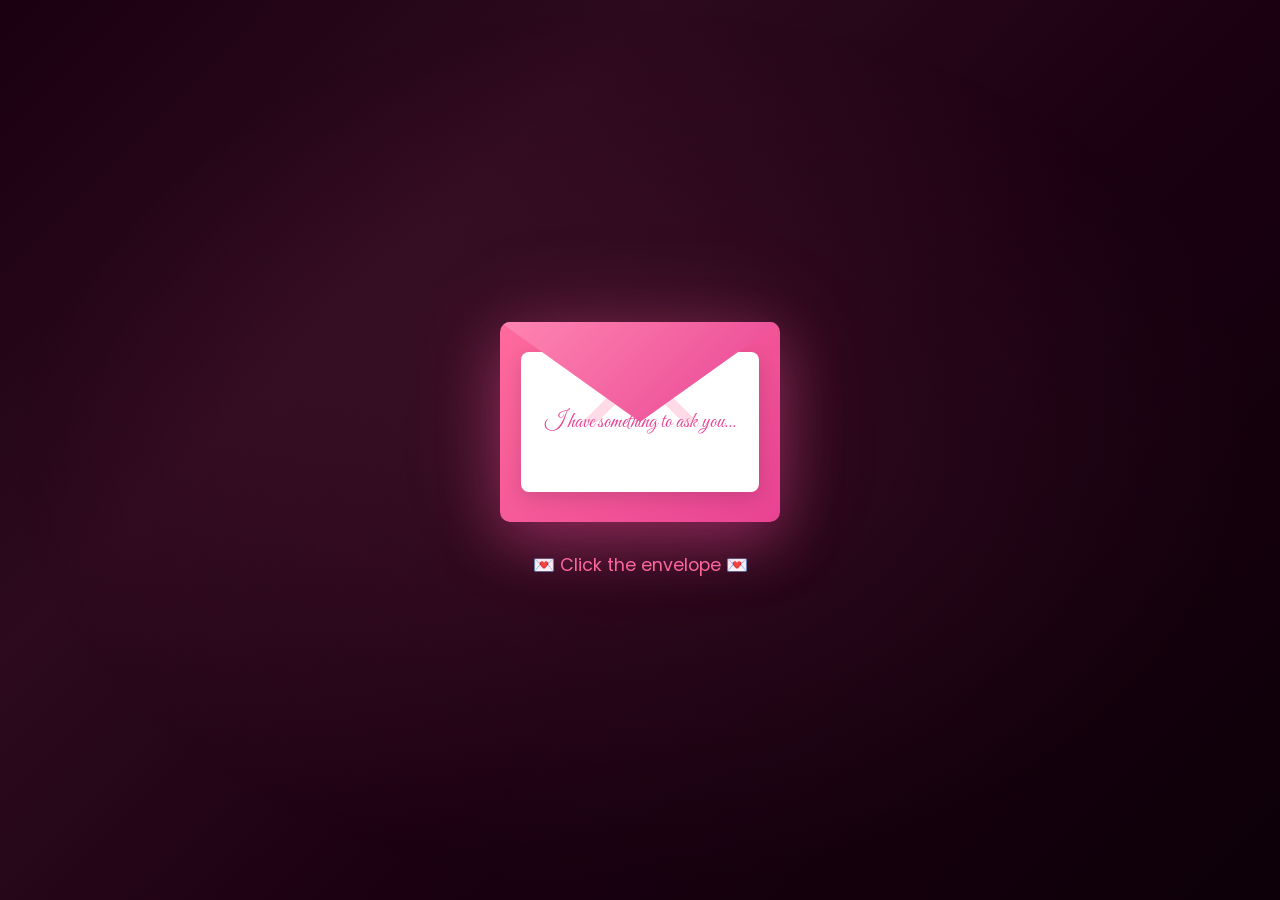
==== index.html @ 52d007e6 "Add files via upload" ====
<!DOCTYPE html>
<html lang="en">
<head>
    <meta charset="UTF-8">
    <meta name="viewport" content="width=device-width, initial-scale=1.0">
    <title>💕 Will You Be My Valentine? 💕</title>
    <link rel="preconnect" href="https://fonts.googleapis.com">
    <link rel="preconnect" href="https://fonts.gstatic.com" crossorigin>
    <link href="https://fonts.googleapis.com/css2?family=Great+Vibes&family=Poppins:wght@300;400;600;700&display=swap" rel="stylesheet">
    <link rel="stylesheet" href="style.css">
</head>
<body>
    <!-- Floating Hearts Background -->
    <div class="hearts-bg" id="heartsBg"></div>

    <!-- Rose Petals -->
    <div class="petals-container" id="petalsContainer"></div>

    <!-- ===== SECTION 1: INTRO / LANDING ===== -->
    <section class="section intro-section" id="introSection">
        <div class="envelope-wrapper" id="envelopeWrapper">
            <div class="envelope" id="envelope">
                <div class="envelope-flap"></div>
                <div class="envelope-body">
                    <div class="letter">
                        <p class="letter-text">I have something to ask you...</p>
                    </div>
                </div>
            </div>
            <p class="tap-hint">💌 Click the envelope 💌</p>
        </div>
    </section>

    <!-- ===== SECTION 2: PHOTO GALLERY ===== -->
    <section class="section gallery-section hidden" id="gallerySection">
        <h2 class="section-title script-font">Our Beautiful Moments</h2>
        <p class="section-subtitle">Every moment with you is a treasure 💖</p>

        <div class="gallery-carousel">
            <button class="carousel-btn prev-btn" id="prevBtn">&#10094;</button>
            <div class="carousel-track-container">
                <div class="carousel-track" id="carouselTrack">
                    <!-- Images will be loaded here -->
                    <div class="carousel-slide">
                        <img src="images/photo1.jpeg" alt="Our moment 1">
                        <div class="slide-caption">💕</div>
                    </div>
                    <div class="carousel-slide">
                        <img src="images/photo2.jpeg" alt="Our moment 2">
                        <div class="slide-caption">💕</div>
                    </div>
                    <div class="carousel-slide">
                        <img src="images/photo3.jpeg" alt="Our moment 3">
                        <div class="slide-caption">💕</div>
                    </div>
                    <div class="carousel-slide">
                        <img src="images/photo4.jpeg" alt="Our moment 4">
                        <div class="slide-caption">💕</div>
                    </div>
                    <div class="carousel-slide">
                        <img src="images/photo5.jpeg" alt="Our moment 5">
                        <div class="slide-caption">💕</div>
                    </div>
                    <div class="carousel-slide">
                        <img src="images/photo6.jpeg" alt="Our moment 6">
                        <div class="slide-caption">💕</div>
                    </div>
                    <div class="carousel-slide">
                        <img src="images/photo7.jpeg" alt="Our moment 7">
                        <div class="slide-caption">💕</div>
                    </div>
                    <div class="carousel-slide">
                        <img src="images/photo8.jpeg" alt="Our moment 8">
                        <div class="slide-caption">💕</div>
                    </div>
                    <div class="carousel-slide">
                        <img src="images/photo9.jpeg" alt="Our moment 9">
                        <div class="slide-caption">💕</div>
                    </div>
                    <div class="carousel-slide">
                        <img src="images/photo10.jpeg" alt="Our moment 10">
                        <div class="slide-caption">💕</div>
                    </div>
                </div>
            </div>
            <button class="carousel-btn next-btn" id="nextBtn">&#10095;</button>
        </div>

        <div class="carousel-dots" id="carouselDots"></div>

        <button class="continue-btn pulse-btn" id="continueToQuestion">
            Continue to the big question 💝
        </button>
    </section>

    <!-- ===== SECTION 3: THE BIG QUESTION ===== -->
    <section class="section question-section hidden" id="questionSection">
        <div class="question-container">
            <div class="heart-icon-big">❤️</div>
            <h1 class="question-title script-font">Will You Be My Valentine at Feb 14?</h1>
            <p class="question-subtitle">You make my heart skip a beat every single day 💓</p>

            <div class="buttons-container" id="buttonsContainer">
                <button class="btn btn-yes" id="yesBtn">
                    Yes! 💖
                </button>
                <button class="btn btn-no" id="noBtn">
                    No 💔
                </button>
            </div>

            <p class="dodge-message hidden" id="dodgeMessage">Hehe, you can't say no! 😏💕</p>
        </div>
    </section>

    <!-- ===== SECTION 4: CELEBRATION (after Yes) ===== -->
    <section class="section celebration-section hidden" id="celebrationSection">
        <div class="celebration-content">
            <div class="fireworks" id="fireworks"></div>
            <h1 class="celebration-title script-font">Yay! 🎉💕</h1>
            <h2 class="celebration-subtitle">I knew you'd say yes!</h2>
            <div class="celebration-heart">💖</div>
            <p class="celebration-message">
                You just made me the happiest person in the world!<br>
                Happy Valentine's Day, my love! 🌹✨
            </p>
            <div class="celebration-photos" id="celebrationPhotos">
                <!-- A montage of photos will appear here -->
            </div>
        </div>
        <canvas id="confettiCanvas"></canvas>
    </section>

    <script src="script.js"></script>
</body>
</html>
---- style.css ----
/* ============================================
   VALENTINE'S WEBSITE - PROFESSIONAL DESIGN
   ============================================ */

/* ---------- RESET & BASE ---------- */
*, *::before, *::after {
    margin: 0;
    padding: 0;
    box-sizing: border-box;
}

:root {
    --pink-light: #ffe0ec;
    --pink: #ff6b9d;
    --pink-dark: #e84393;
    --red: #e74c3c;
    --red-dark: #c0392b;
    --rose: #ff4757;
    --burgundy: #6c1d45;
    --gold: #f9ca24;
    --white: #ffffff;
    --cream: #fff5f7;
    --text-dark: #4a1942;
}

html {
    scroll-behavior: smooth;
}

body {
    font-family: 'Poppins', sans-serif;
    background: linear-gradient(135deg, #1a0011 0%, #2d0a1e 30%, #1a0011 60%, #0d0008 100%);
    color: var(--white);
    overflow-x: hidden;
    min-height: 100vh;
}

.script-font {
    font-family: 'Great Vibes', cursive;
}

.hidden {
    display: none !important;
}

/* ---------- FLOATING HEARTS BACKGROUND ---------- */
.hearts-bg {
    position: fixed;
    top: 0;
    left: 0;
    width: 100%;
    height: 100%;
    pointer-events: none;
    z-index: 0;
    overflow: hidden;
}

.floating-heart {
    position: absolute;
    bottom: -100px;
    animation: floatUp linear infinite;
    opacity: 0.15;
    font-size: 24px;
    filter: blur(0.5px);
}

@keyframes floatUp {
    0% {
        transform: translateY(0) rotate(0deg) scale(1);
        opacity: 0;
    }
    10% {
        opacity: 0.15;
    }
    90% {
        opacity: 0.15;
    }
    100% {
        transform: translateY(-110vh) rotate(720deg) scale(0.5);
        opacity: 0;
    }
}

/* ---------- ROSE PETALS ---------- */
.petals-container {
    position: fixed;
    top: 0;
    left: 0;
    width: 100%;
    height: 100%;
    pointer-events: none;
    z-index: 1;
    overflow: hidden;
}

.petal {
    position: absolute;
    top: -50px;
    width: 15px;
    height: 15px;
    background: radial-gradient(ellipse at center, #ff6b9d 0%, #e84393 50%, #c0392b 100%);
    border-radius: 50% 0 50% 50%;
    opacity: 0.4;
    animation: petalFall linear infinite;
    filter: blur(0.3px);
}

@keyframes petalFall {
    0% {
        transform: translateX(0) rotate(0deg);
        opacity: 0;
    }
    10% {
        opacity: 0.4;
    }
    100% {
        transform: translateX(100px) rotate(720deg) translateY(110vh);
        opacity: 0;
    }
}

/* ---------- SECTIONS ---------- */
.section {
    min-height: 100vh;
    display: flex;
    flex-direction: column;
    align-items: center;
    justify-content: center;
    position: relative;
    z-index: 10;
    padding: 40px 20px;
}

/* ---------- INTRO / ENVELOPE ---------- */
.intro-section {
    background: radial-gradient(ellipse at center, rgba(255, 107, 157, 0.1) 0%, transparent 70%);
}

.envelope-wrapper {
    text-align: center;
    cursor: pointer;
    transition: transform 0.3s ease;
}

.envelope-wrapper:hover {
    transform: scale(1.05);
}

.envelope {
    width: 280px;
    height: 200px;
    position: relative;
    margin: 0 auto 30px;
    perspective: 800px;
}

.envelope-body {
    width: 100%;
    height: 100%;
    background: linear-gradient(135deg, #ff6b9d, #e84393);
    border-radius: 10px;
    position: relative;
    box-shadow: 0 20px 60px rgba(232, 67, 147, 0.4),
                0 0 100px rgba(255, 107, 157, 0.2);
    overflow: hidden;
    display: flex;
    align-items: center;
    justify-content: center;
}

.envelope-body::before {
    content: '';
    position: absolute;
    top: 0;
    left: 0;
    right: 0;
    height: 50%;
    background: linear-gradient(135deg, transparent 48%, #ff85b1 48%, #ff85b1 52%, transparent 52%),
                linear-gradient(-135deg, transparent 48%, #ff85b1 48%, #ff85b1 52%, transparent 52%);
    opacity: 0.3;
}

.envelope-flap {
    position: absolute;
    top: 0;
    left: 0;
    width: 100%;
    height: 50%;
    background: linear-gradient(135deg, #ff85b1, #e84393);
    border-radius: 10px 10px 0 0;
    transform-origin: top center;
    transition: transform 0.8s ease;
    z-index: 2;
    clip-path: polygon(0 0, 50% 100%, 100% 0);
}

.envelope.opened .envelope-flap {
    transform: rotateX(180deg);
}

.letter {
    background: var(--white);
    width: 85%;
    height: 70%;
    border-radius: 8px;
    display: flex;
    align-items: center;
    justify-content: center;
    transition: transform 0.8s ease 0.3s;
    box-shadow: 0 5px 20px rgba(0, 0, 0, 0.15);
}

.envelope.opened .letter {
    transform: translateY(-80px);
}

.letter-text {
    font-family: 'Great Vibes', cursive;
    font-size: 1.3rem;
    color: var(--pink-dark);
    padding: 15px;
    text-align: center;
}

.tap-hint {
    font-size: 1.1rem;
    color: var(--pink);
    animation: pulse 2s ease-in-out infinite;
    margin-top: 20px;
}

@keyframes pulse {
    0%, 100% { opacity: 0.6; transform: scale(1); }
    50% { opacity: 1; transform: scale(1.05); }
}

/* ---------- GALLERY SECTION ---------- */
.gallery-section {
    background: radial-gradient(ellipse at center, rgba(255, 71, 87, 0.08) 0%, transparent 70%);
    padding: 60px 20px;
}

.section-title {
    font-size: 3.5rem;
    color: var(--pink);
    text-shadow: 0 0 30px rgba(255, 107, 157, 0.5);
    margin-bottom: 10px;
    animation: fadeInDown 1s ease;
}

.section-subtitle {
    font-size: 1.1rem;
    color: var(--pink-light);
    opacity: 0.8;
    margin-bottom: 40px;
    animation: fadeInUp 1s ease 0.3s both;
}

@keyframes fadeInDown {
    from { opacity: 0; transform: translateY(-30px); }
    to { opacity: 1; transform: translateY(0); }
}

@keyframes fadeInUp {
    from { opacity: 0; transform: translateY(30px); }
    to { opacity: 1; transform: translateY(0); }
}

/* Carousel */
.gallery-carousel {
    position: relative;
    width: 100%;
    max-width: 700px;
    margin: 0 auto;
    display: flex;
    align-items: center;
    gap: 15px;
}

.carousel-track-container {
    overflow: hidden;
    border-radius: 20px;
    flex: 1;
    box-shadow: 0 20px 60px rgba(0, 0, 0, 0.5),
                0 0 80px rgba(255, 107, 157, 0.15);
    border: 3px solid rgba(255, 107, 157, 0.3);
}

.carousel-track {
    display: flex;
    transition: transform 0.6s cubic-bezier(0.25, 0.46, 0.45, 0.94);
}

.carousel-slide {
    min-width: 100%;
    position: relative;
}

.carousel-slide img {
    width: 100%;
    height: 450px;
    object-fit: cover;
    display: block;
}

.slide-caption {
    position: absolute;
    bottom: 0;
    left: 0;
    right: 0;
    padding: 20px;
    background: linear-gradient(transparent, rgba(26, 0, 17, 0.8));
    font-family: 'Great Vibes', cursive;
    font-size: 1.5rem;
    text-align: center;
}

.carousel-btn {
    background: rgba(255, 107, 157, 0.2);
    border: 2px solid rgba(255, 107, 157, 0.4);
    color: var(--white);
    width: 50px;
    height: 50px;
    border-radius: 50%;
    font-size: 1.2rem;
    cursor: pointer;
    transition: all 0.3s ease;
    backdrop-filter: blur(10px);
    flex-shrink: 0;
}

.carousel-btn:hover {
    background: rgba(255, 107, 157, 0.5);
    transform: scale(1.1);
    box-shadow: 0 0 20px rgba(255, 107, 157, 0.4);
}

.carousel-dots {
    display: flex;
    justify-content: center;
    gap: 10px;
    margin-top: 25px;
}

.carousel-dot {
    width: 12px;
    height: 12px;
    border-radius: 50%;
    background: rgba(255, 107, 157, 0.3);
    border: 2px solid rgba(255, 107, 157, 0.5);
    cursor: pointer;
    transition: all 0.3s ease;
}

.carousel-dot.active {
    background: var(--pink);
    box-shadow: 0 0 15px rgba(255, 107, 157, 0.6);
    transform: scale(1.2);
}

.continue-btn {
    margin-top: 40px;
    padding: 18px 50px;
    font-size: 1.2rem;
    font-family: 'Poppins', sans-serif;
    font-weight: 600;
    background: linear-gradient(135deg, var(--pink), var(--pink-dark), var(--rose));
    color: var(--white);
    border: none;
    border-radius: 50px;
    cursor: pointer;
    transition: all 0.3s ease;
    box-shadow: 0 10px 40px rgba(232, 67, 147, 0.4);
    position: relative;
    overflow: hidden;
}

.continue-btn::before {
    content: '';
    position: absolute;
    top: -50%;
    left: -50%;
    width: 200%;
    height: 200%;
    background: linear-gradient(45deg, transparent, rgba(255, 255, 255, 0.1), transparent);
    transform: rotate(45deg);
    animation: shimmer 3s infinite;
}

@keyframes shimmer {
    0% { transform: translateX(-100%) rotate(45deg); }
    100% { transform: translateX(100%) rotate(45deg); }
}

.continue-btn:hover {
    transform: translateY(-3px) scale(1.05);
    box-shadow: 0 15px 50px rgba(232, 67, 147, 0.6);
}

.pulse-btn {
    animation: pulseBtn 2s ease-in-out infinite;
}

@keyframes pulseBtn {
    0%, 100% { box-shadow: 0 10px 40px rgba(232, 67, 147, 0.4); }
    50% { box-shadow: 0 10px 60px rgba(232, 67, 147, 0.7), 0 0 100px rgba(255, 107, 157, 0.3); }
}

/* ---------- QUESTION SECTION ---------- */
.question-section {
    background: radial-gradient(ellipse at center, rgba(232, 67, 147, 0.1) 0%, transparent 70%);
}

.question-container {
    text-align: center;
    max-width: 600px;
}

.heart-icon-big {
    font-size: 5rem;
    animation: heartbeat 1.2s ease-in-out infinite;
    margin-bottom: 20px;
}

@keyframes heartbeat {
    0%, 100% { transform: scale(1); }
    15% { transform: scale(1.15); }
    30% { transform: scale(1); }
    45% { transform: scale(1.1); }
}

.question-title {
    font-size: 4rem;
    color: var(--pink);
    text-shadow: 0 0 40px rgba(255, 107, 157, 0.6),
                 0 0 80px rgba(255, 107, 157, 0.3);
    margin-bottom: 15px;
    animation: fadeInDown 1s ease;
}

.question-subtitle {
    font-size: 1.2rem;
    color: var(--pink-light);
    opacity: 0.8;
    margin-bottom: 50px;
}

.buttons-container {
    display: flex;
    gap: 30px;
    justify-content: center;
    align-items: center;
    min-height: 120px;
    position: relative;
}

.btn {
    padding: 20px 55px;
    font-size: 1.4rem;
    font-family: 'Poppins', sans-serif;
    font-weight: 700;
    border: none;
    border-radius: 50px;
    cursor: pointer;
    transition: all 0.3s ease;
    position: relative;
    letter-spacing: 0.5px;
}

.btn-yes {
    background: linear-gradient(135deg, #ff6b9d, #e84393, #ff4757);
    color: var(--white);
    box-shadow: 0 10px 40px rgba(232, 67, 147, 0.5),
                0 0 60px rgba(255, 107, 157, 0.2);
    animation: pulseYes 2s ease-in-out infinite;
}

@keyframes pulseYes {
    0%, 100% { 
        transform: scale(1);
        box-shadow: 0 10px 40px rgba(232, 67, 147, 0.5);
    }
    50% { 
        transform: scale(1.05);
        box-shadow: 0 15px 60px rgba(232, 67, 147, 0.7), 0 0 100px rgba(255, 107, 157, 0.3);
    }
}

.btn-yes:hover {
    transform: scale(1.1);
    box-shadow: 0 15px 50px rgba(232, 67, 147, 0.7);
}

.btn-no {
    background: linear-gradient(135deg, #636e72, #2d3436);
    color: #b2bec3;
    box-shadow: 0 5px 20px rgba(0, 0, 0, 0.3);
    transition: all 0.15s ease;
    user-select: none;
}

.btn-no:hover {
    background: linear-gradient(135deg, #636e72, #2d3436);
}

.dodge-message {
    margin-top: 30px;
    font-size: 1.1rem;
    color: var(--pink);
    animation: fadeInUp 0.5s ease;
}

/* ---------- CELEBRATION SECTION ---------- */
.celebration-section {
    background: radial-gradient(ellipse at center, rgba(255, 107, 157, 0.15) 0%, transparent 70%);
    position: relative;
    overflow: hidden;
}

#confettiCanvas {
    position: fixed;
    top: 0;
    left: 0;
    width: 100%;
    height: 100%;
    pointer-events: none;
    z-index: 100;
}

.celebration-content {
    text-align: center;
    z-index: 10;
    position: relative;
}

.celebration-title {
    font-size: 5rem;
    color: var(--pink);
    text-shadow: 0 0 60px rgba(255, 107, 157, 0.8),
                 0 0 120px rgba(255, 107, 157, 0.4);
    animation: celebrateIn 1s ease;
    margin-bottom: 10px;
}

.celebration-subtitle {
    font-size: 1.8rem;
    color: var(--pink-light);
    font-weight: 300;
    margin-bottom: 20px;
    animation: fadeInUp 1s ease 0.3s both;
}

.celebration-heart {
    font-size: 4rem;
    animation: heartbeat 1s ease-in-out infinite;
    margin: 20px 0;
}

.celebration-message {
    font-size: 1.2rem;
    color: var(--pink-light);
    line-height: 2;
    max-width: 500px;
    margin: 0 auto 40px;
    animation: fadeInUp 1s ease 0.6s both;
}

@keyframes celebrateIn {
    0% { opacity: 0; transform: scale(0.3) rotate(-10deg); }
    50% { transform: scale(1.1) rotate(5deg); }
    100% { opacity: 1; transform: scale(1) rotate(0deg); }
}

/* Celebration Photo Montage */
.celebration-photos {
    display: grid;
    grid-template-columns: repeat(5, 1fr);
    gap: 10px;
    max-width: 800px;
    margin: 0 auto;
    animation: fadeInUp 1s ease 0.9s both;
}

.celebration-photos img {
    width: 100%;
    height: 130px;
    object-fit: cover;
    border-radius: 12px;
    border: 2px solid rgba(255, 107, 157, 0.4);
    box-shadow: 0 5px 20px rgba(0, 0, 0, 0.3);
    transition: transform 0.3s ease;
}

.celebration-photos img:hover {
    transform: scale(1.1) rotate(2deg);
    box-shadow: 0 10px 30px rgba(255, 107, 157, 0.4);
}

/* ---------- RESPONSIVE ---------- */
@media (max-width: 768px) {
    .section-title, .question-title {
        font-size: 2.8rem;
    }

    .celebration-title {
        font-size: 3.5rem;
    }

    .carousel-slide img {
        height: 300px;
    }

    .buttons-container {
        flex-direction: column;
        gap: 20px;
    }

    .btn {
        padding: 16px 45px;
        font-size: 1.2rem;
    }

    .celebration-photos {
        grid-template-columns: repeat(3, 1fr);
    }

    .envelope {
        width: 220px;
        height: 160px;
    }

    .letter-text {
        font-size: 1.1rem;
    }
}

@media (max-width: 480px) {
    .section-title, .question-title {
        font-size: 2.2rem;
    }

    .celebration-title {
        font-size: 2.8rem;
    }

    .carousel-slide img {
        height: 250px;
    }

    .celebration-photos {
        grid-template-columns: repeat(2, 1fr);
    }

    .carousel-btn {
        width: 40px;
        height: 40px;
        font-size: 1rem;
    }
}

/* ---------- SCROLLBAR ---------- */
::-webkit-scrollbar {
    width: 8px;
}

::-webkit-scrollbar-track {
    background: #1a0011;
}

::-webkit-scrollbar-thumb {
    background: var(--pink-dark);
    border-radius: 10px;
}

::-webkit-scrollbar-thumb:hover {
    background: var(--pink);
}
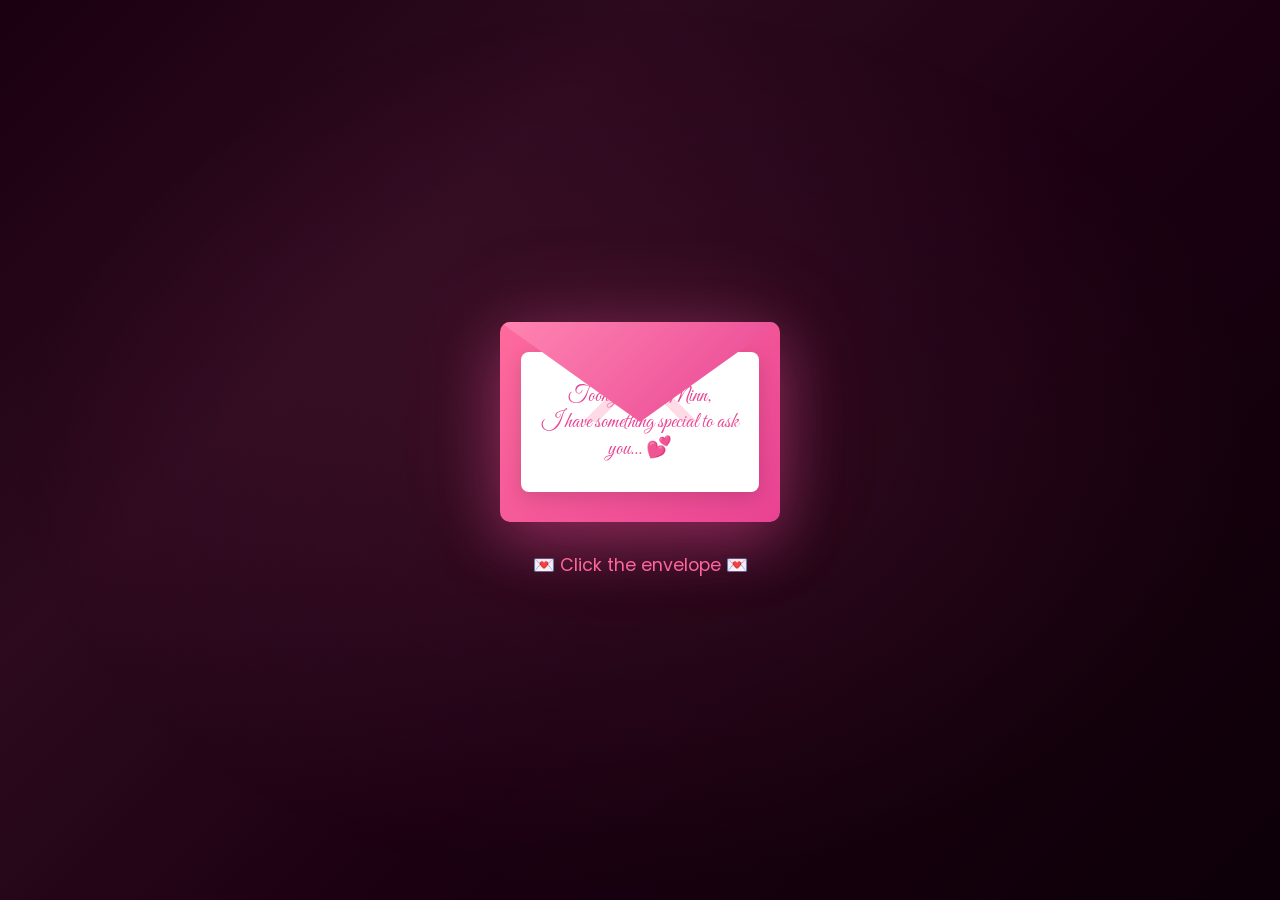
==== commit c33c5a85: "Add files via upload" ====
--- a/index.html
+++ b/index.html
@@ -23,7 +23,7 @@
                 <div class="envelope-flap"></div>
                 <div class="envelope-body">
                     <div class="letter">
-                        <p class="letter-text">I have something to ask you...</p>
+                        <p class="letter-text">Toong Sher Minn,<br>I have something special to ask you... 💕</p>
                     </div>
                 </div>
             </div>
@@ -31,62 +31,70 @@
         </div>
     </section>
 
-    <!-- ===== SECTION 2: PHOTO GALLERY ===== -->
+    <!-- ===== SECTION 2: FLOATING PHOTO GALLERY ===== -->
     <section class="section gallery-section hidden" id="gallerySection">
         <h2 class="section-title script-font">Our Beautiful Moments</h2>
         <p class="section-subtitle">Every moment with you is a treasure 💖</p>
 
-        <div class="gallery-carousel">
-            <button class="carousel-btn prev-btn" id="prevBtn">&#10094;</button>
-            <div class="carousel-track-container">
-                <div class="carousel-track" id="carouselTrack">
-                    <!-- Images will be loaded here -->
-                    <div class="carousel-slide">
-                        <img src="images/photo1.jpeg" alt="Our moment 1">
-                        <div class="slide-caption">💕</div>
-                    </div>
-                    <div class="carousel-slide">
-                        <img src="images/photo2.jpeg" alt="Our moment 2">
-                        <div class="slide-caption">💕</div>
-                    </div>
-                    <div class="carousel-slide">
-                        <img src="images/photo3.jpeg" alt="Our moment 3">
-                        <div class="slide-caption">💕</div>
-                    </div>
-                    <div class="carousel-slide">
-                        <img src="images/photo4.jpeg" alt="Our moment 4">
-                        <div class="slide-caption">💕</div>
-                    </div>
-                    <div class="carousel-slide">
-                        <img src="images/photo5.jpeg" alt="Our moment 5">
-                        <div class="slide-caption">💕</div>
-                    </div>
-                    <div class="carousel-slide">
-                        <img src="images/photo6.jpeg" alt="Our moment 6">
-                        <div class="slide-caption">💕</div>
-                    </div>
-                    <div class="carousel-slide">
-                        <img src="images/photo7.jpeg" alt="Our moment 7">
-                        <div class="slide-caption">💕</div>
-                    </div>
-                    <div class="carousel-slide">
-                        <img src="images/photo8.jpeg" alt="Our moment 8">
-                        <div class="slide-caption">💕</div>
-                    </div>
-                    <div class="carousel-slide">
-                        <img src="images/photo9.jpeg" alt="Our moment 9">
-                        <div class="slide-caption">💕</div>
-                    </div>
-                    <div class="carousel-slide">
-                        <img src="images/photo10.jpeg" alt="Our moment 10">
-                        <div class="slide-caption">💕</div>
-                    </div>
-                </div>
+        <!-- Floating photo bubbles -->
+        <div class="floating-photos-container" id="floatingPhotos">
+            <div class="photo-bubble" data-index="0">
+                <div class="bubble-glow"></div>
+                <img src="images/photo1.jpeg" alt="Our moment 1">
+                <div class="bubble-heart">💕</div>
             </div>
-            <button class="carousel-btn next-btn" id="nextBtn">&#10095;</button>
+            <div class="photo-bubble" data-index="1">
+                <div class="bubble-glow"></div>
+                <img src="images/photo2.jpeg" alt="Our moment 2">
+                <div class="bubble-heart">💖</div>
+            </div>
+            <div class="photo-bubble" data-index="2">
+                <div class="bubble-glow"></div>
+                <img src="images/photo3.jpeg" alt="Our moment 3">
+                <div class="bubble-heart">💗</div>
+            </div>
+            <div class="photo-bubble" data-index="3">
+                <div class="bubble-glow"></div>
+                <img src="images/photo4.jpeg" alt="Our moment 4">
+                <div class="bubble-heart">💓</div>
+            </div>
+            <div class="photo-bubble" data-index="4">
+                <div class="bubble-glow"></div>
+                <img src="images/photo5.jpeg" alt="Our moment 5">
+                <div class="bubble-heart">💘</div>
+            </div>
+            <div class="photo-bubble" data-index="5">
+                <div class="bubble-glow"></div>
+                <img src="images/photo6.jpeg" alt="Our moment 6">
+                <div class="bubble-heart">🌹</div>
+            </div>
+            <div class="photo-bubble" data-index="6">
+                <div class="bubble-glow"></div>
+                <img src="images/photo7.jpeg" alt="Our moment 7">
+                <div class="bubble-heart">💝</div>
+            </div>
+            <div class="photo-bubble" data-index="7">
+                <div class="bubble-glow"></div>
+                <img src="images/photo8.jpeg" alt="Our moment 8">
+                <div class="bubble-heart">❤️</div>
+            </div>
+            <div class="photo-bubble" data-index="8">
+                <div class="bubble-glow"></div>
+                <img src="images/photo9.jpeg" alt="Our moment 9">
+                <div class="bubble-heart">💕</div>
+            </div>
+            <div class="photo-bubble" data-index="9">
+                <div class="bubble-glow"></div>
+                <img src="images/photo10.jpeg" alt="Our moment 10">
+                <div class="bubble-heart">💖</div>
+            </div>
         </div>
 
-        <div class="carousel-dots" id="carouselDots"></div>
+        <!-- Enlarged photo viewer overlay -->
+        <div class="photo-viewer hidden" id="photoViewer">
+            <img id="viewerImage" src="" alt="Our moment">
+            <button class="viewer-close" id="viewerClose">✕</button>
+        </div>
 
         <button class="continue-btn pulse-btn" id="continueToQuestion">
             Continue to the big question 💝
@@ -118,11 +126,11 @@
         <div class="celebration-content">
             <div class="fireworks" id="fireworks"></div>
             <h1 class="celebration-title script-font">Yay! 🎉💕</h1>
-            <h2 class="celebration-subtitle">I knew you'd say yes!</h2>
+            <h2 class="celebration-subtitle">I knew you'd say yes, Toong Sher Minn!</h2>
             <div class="celebration-heart">💖</div>
             <p class="celebration-message">
                 You just made me the happiest person in the world!<br>
-                Happy Valentine's Day, my love! 🌹✨
+                Happy Valentine's Day 2026, my love! 🌹✨
             </p>
             <div class="celebration-photos" id="celebrationPhotos">
                 <!-- A montage of photos will appear here -->
--- a/style.css
+++ b/style.css
@@ -266,96 +266,148 @@
     to { opacity: 1; transform: translateY(0); }
 }
 
-/* Carousel */
-.gallery-carousel {
-    position: relative;
-    width: 100%;
-    max-width: 700px;
-    margin: 0 auto;
+/* Floating Photo Bubbles */
+.floating-photos-container {
+    position: relative;
+    width: 100%;
+    height: 65vh;
+    max-height: 600px;
+    overflow: hidden;
+    border-radius: 20px;
+    margin: 10px auto 20px;
+    max-width: 900px;
+}
+
+.photo-bubble {
+    position: absolute;
+    width: 140px;
+    height: 140px;
+    border-radius: 50%;
+    cursor: pointer;
+    transition: transform 0.3s ease, box-shadow 0.3s ease;
+    z-index: 5;
+    animation: bubbleFloat 3s ease-in-out infinite;
+}
+
+.photo-bubble:nth-child(odd) {
+    animation-direction: alternate;
+}
+
+.photo-bubble:nth-child(even) {
+    animation-direction: alternate-reverse;
+}
+
+.photo-bubble:hover {
+    transform: scale(1.25) !important;
+    z-index: 20;
+    box-shadow: 0 0 40px rgba(255, 107, 157, 0.8), 0 0 80px rgba(232, 67, 147, 0.4);
+}
+
+.photo-bubble img {
+    width: 100%;
+    height: 100%;
+    border-radius: 50%;
+    object-fit: cover;
+    border: 3px solid rgba(255, 107, 157, 0.6);
+    box-shadow: 0 10px 30px rgba(0, 0, 0, 0.4),
+                0 0 20px rgba(255, 107, 157, 0.3);
+}
+
+.bubble-glow {
+    position: absolute;
+    top: -8px;
+    left: -8px;
+    right: -8px;
+    bottom: -8px;
+    border-radius: 50%;
+    background: radial-gradient(circle, rgba(255, 107, 157, 0.3) 0%, transparent 70%);
+    animation: glowPulse 2s ease-in-out infinite;
+    pointer-events: none;
+}
+
+@keyframes glowPulse {
+    0%, 100% { opacity: 0.5; transform: scale(1); }
+    50% { opacity: 1; transform: scale(1.05); }
+}
+
+.bubble-heart {
+    position: absolute;
+    bottom: -5px;
+    right: -5px;
+    font-size: 22px;
+    animation: heartBob 1.5s ease-in-out infinite;
+    pointer-events: none;
+    filter: drop-shadow(0 2px 4px rgba(0,0,0,0.5));
+}
+
+@keyframes heartBob {
+    0%, 100% { transform: translateY(0) scale(1); }
+    50% { transform: translateY(-5px) scale(1.15); }
+}
+
+@keyframes bubbleFloat {
+    0% { transform: translateY(0px) rotate(0deg); }
+    33% { transform: translateY(-12px) rotate(2deg); }
+    66% { transform: translateY(8px) rotate(-2deg); }
+    100% { transform: translateY(0px) rotate(0deg); }
+}
+
+/* Photo Viewer Overlay */
+.photo-viewer {
+    position: fixed;
+    top: 0;
+    left: 0;
+    width: 100%;
+    height: 100%;
+    background: rgba(10, 0, 6, 0.92);
+    z-index: 1000;
     display: flex;
     align-items: center;
-    gap: 15px;
-}
-
-.carousel-track-container {
-    overflow: hidden;
-    border-radius: 20px;
-    flex: 1;
-    box-shadow: 0 20px 60px rgba(0, 0, 0, 0.5),
-                0 0 80px rgba(255, 107, 157, 0.15);
-    border: 3px solid rgba(255, 107, 157, 0.3);
-}
-
-.carousel-track {
-    display: flex;
-    transition: transform 0.6s cubic-bezier(0.25, 0.46, 0.45, 0.94);
-}
-
-.carousel-slide {
-    min-width: 100%;
-    position: relative;
-}
-
-.carousel-slide img {
-    width: 100%;
-    height: 450px;
-    object-fit: cover;
-    display: block;
-}
-
-.slide-caption {
-    position: absolute;
-    bottom: 0;
-    left: 0;
-    right: 0;
-    padding: 20px;
-    background: linear-gradient(transparent, rgba(26, 0, 17, 0.8));
-    font-family: 'Great Vibes', cursive;
-    font-size: 1.5rem;
-    text-align: center;
-}
-
-.carousel-btn {
-    background: rgba(255, 107, 157, 0.2);
+    justify-content: center;
+    animation: fadeIn 0.3s ease;
+}
+
+.photo-viewer img {
+    max-width: 85vw;
+    max-height: 80vh;
+    border-radius: 16px;
+    border: 3px solid rgba(255, 107, 157, 0.5);
+    box-shadow: 0 20px 80px rgba(232, 67, 147, 0.4);
+    animation: zoomIn 0.4s ease;
+}
+
+@keyframes zoomIn {
+    from { transform: scale(0.5); opacity: 0; }
+    to { transform: scale(1); opacity: 1; }
+}
+
+@keyframes fadeIn {
+    from { opacity: 0; }
+    to { opacity: 1; }
+}
+
+.viewer-close {
+    position: absolute;
+    top: 20px;
+    right: 30px;
+    font-size: 2rem;
+    color: var(--pink);
+    background: rgba(255, 107, 157, 0.15);
     border: 2px solid rgba(255, 107, 157, 0.4);
-    color: var(--white);
+    border-radius: 50%;
     width: 50px;
     height: 50px;
-    border-radius: 50%;
-    font-size: 1.2rem;
     cursor: pointer;
-    transition: all 0.3s ease;
+    display: flex;
+    align-items: center;
+    justify-content: center;
+    transition: all 0.3s;
     backdrop-filter: blur(10px);
-    flex-shrink: 0;
-}
-
-.carousel-btn:hover {
-    background: rgba(255, 107, 157, 0.5);
-    transform: scale(1.1);
-    box-shadow: 0 0 20px rgba(255, 107, 157, 0.4);
-}
-
-.carousel-dots {
-    display: flex;
-    justify-content: center;
-    gap: 10px;
-    margin-top: 25px;
-}
-
-.carousel-dot {
-    width: 12px;
-    height: 12px;
-    border-radius: 50%;
-    background: rgba(255, 107, 157, 0.3);
-    border: 2px solid rgba(255, 107, 157, 0.5);
-    cursor: pointer;
-    transition: all 0.3s ease;
-}
-
-.carousel-dot.active {
-    background: var(--pink);
-    box-shadow: 0 0 15px rgba(255, 107, 157, 0.6);
-    transform: scale(1.2);
+}
+
+.viewer-close:hover {
+    background: rgba(255, 107, 157, 0.4);
+    transform: rotate(90deg) scale(1.1);
 }
 
 .continue-btn {
@@ -606,8 +658,9 @@
         font-size: 3.5rem;
     }
 
-    .carousel-slide img {
-        height: 300px;
+    .photo-bubble {
+        width: 110px;
+        height: 110px;
     }
 
     .buttons-container {
@@ -643,18 +696,17 @@
         font-size: 2.8rem;
     }
 
-    .carousel-slide img {
-        height: 250px;
+    .photo-bubble {
+        width: 90px;
+        height: 90px;
+    }
+
+    .bubble-heart {
+        font-size: 16px;
     }
 
     .celebration-photos {
         grid-template-columns: repeat(2, 1fr);
-    }
-
-    .carousel-btn {
-        width: 40px;
-        height: 40px;
-        font-size: 1rem;
     }
 }
 
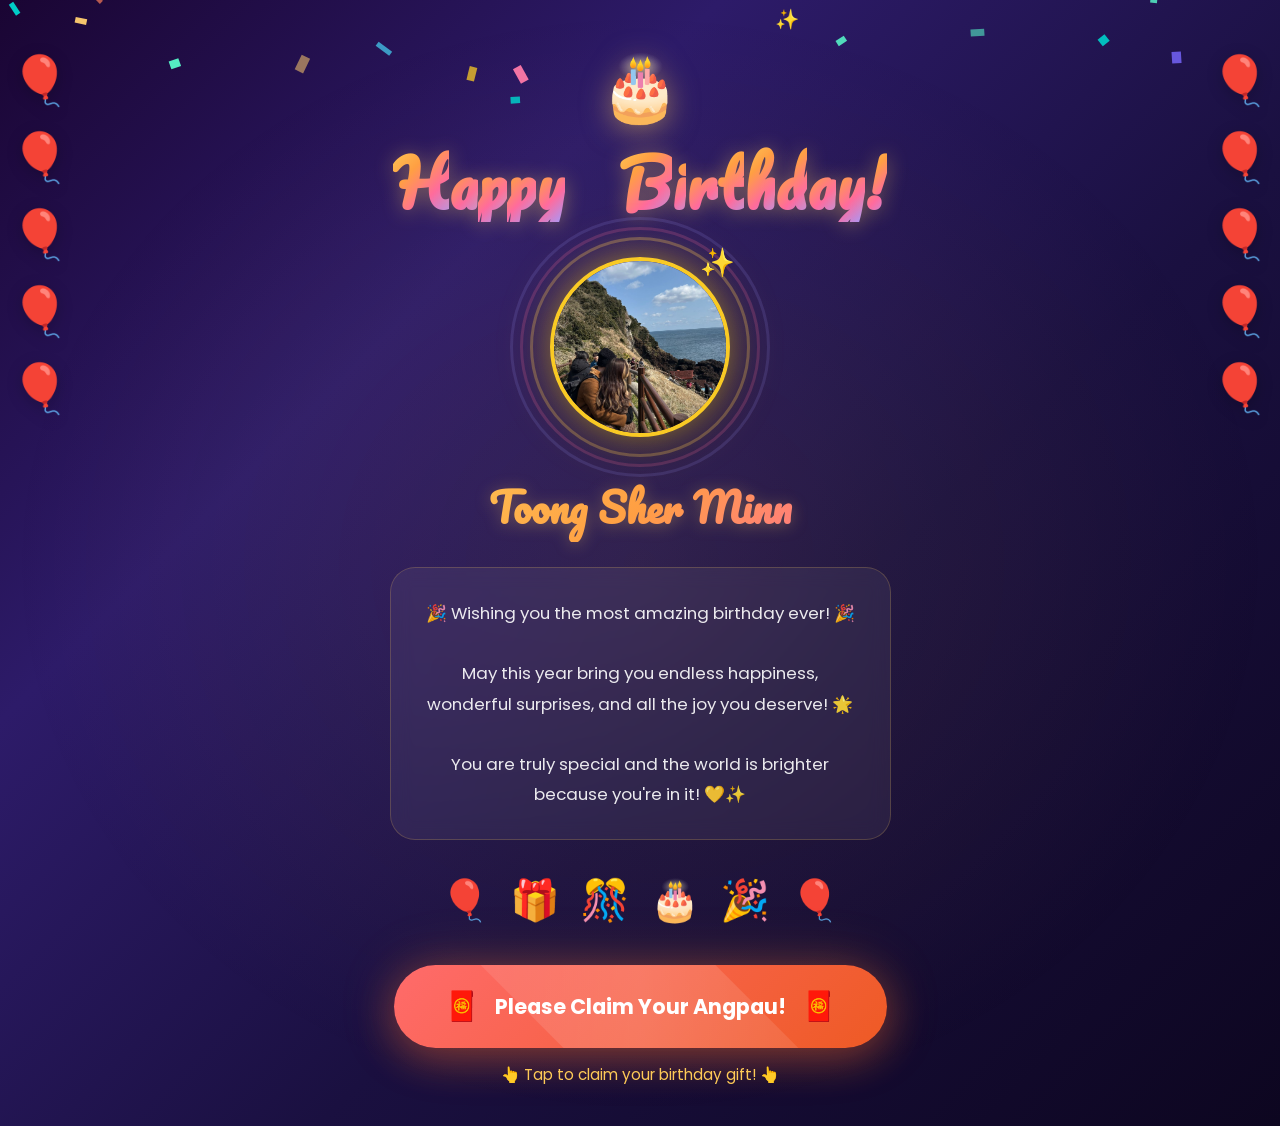
==== commit e80a0222: "Add files via upload" ====
--- a/index.html
+++ b/index.html
@@ -3,139 +3,94 @@
 <head>
     <meta charset="UTF-8">
     <meta name="viewport" content="width=device-width, initial-scale=1.0">
-    <title>💕 Will You Be My Valentine? 💕</title>
+    <title>🎂 Happy Birthday! 🎂</title>
     <link rel="preconnect" href="https://fonts.googleapis.com">
     <link rel="preconnect" href="https://fonts.gstatic.com" crossorigin>
-    <link href="https://fonts.googleapis.com/css2?family=Great+Vibes&family=Poppins:wght@300;400;600;700&display=swap" rel="stylesheet">
+    <link href="https://fonts.googleapis.com/css2?family=Pacifico&family=Poppins:wght@300;400;600;700;800&display=swap" rel="stylesheet">
     <link rel="stylesheet" href="style.css">
 </head>
 <body>
-    <!-- Floating Hearts Background -->
-    <div class="hearts-bg" id="heartsBg"></div>
+    <!-- Floating Balloons Background -->
+    <div class="balloons-bg" id="balloonsBg"></div>
 
-    <!-- Rose Petals -->
-    <div class="petals-container" id="petalsContainer"></div>
+    <!-- Confetti particles -->
+    <div class="confetti-container" id="confettiContainer"></div>
 
-    <!-- ===== SECTION 1: INTRO / LANDING ===== -->
-    <section class="section intro-section" id="introSection">
-        <div class="envelope-wrapper" id="envelopeWrapper">
-            <div class="envelope" id="envelope">
-                <div class="envelope-flap"></div>
-                <div class="envelope-body">
-                    <div class="letter">
-                        <p class="letter-text">Toong Sher Minn,<br>I have something special to ask you... 💕</p>
-                    </div>
-                </div>
+    <!-- Sparkle Stars -->
+    <div class="sparkle-container" id="sparkleContainer"></div>
+
+    <!-- ===== MAIN BIRTHDAY SECTION ===== -->
+    <section class="section birthday-section" id="birthdaySection">
+        <div class="birthday-content">
+            <!-- Cake icon top -->
+            <div class="cake-icon">🎂</div>
+
+            <!-- Animated title -->
+            <h1 class="birthday-title fun-font">
+                <span class="letter-pop" style="--i:0">H</span><span class="letter-pop" style="--i:1">a</span><span class="letter-pop" style="--i:2">p</span><span class="letter-pop" style="--i:3">p</span><span class="letter-pop" style="--i:4">y</span>
+                <span class="letter-space"></span>
+                <span class="letter-pop" style="--i:5">B</span><span class="letter-pop" style="--i:6">i</span><span class="letter-pop" style="--i:7">r</span><span class="letter-pop" style="--i:8">t</span><span class="letter-pop" style="--i:9">h</span><span class="letter-pop" style="--i:10">d</span><span class="letter-pop" style="--i:11">a</span><span class="letter-pop" style="--i:12">y</span><span class="letter-pop" style="--i:13">!</span>
+            </h1>
+
+            <!-- Birthday person's photo -->
+            <div class="birthday-photo-frame">
+                <div class="photo-ring"></div>
+                <div class="photo-ring ring-2"></div>
+                <div class="photo-ring ring-3"></div>
+                <img src="images/birthday_girl.jpeg" alt="Birthday Girl" class="birthday-photo" id="birthdayPhoto">
+                <div class="photo-sparkles">✨</div>
             </div>
-            <p class="tap-hint">💌 Click the envelope 💌</p>
-        </div>
-    </section>
 
-    <!-- ===== SECTION 2: FLOATING PHOTO GALLERY ===== -->
-    <section class="section gallery-section hidden" id="gallerySection">
-        <h2 class="section-title script-font">Our Beautiful Moments</h2>
-        <p class="section-subtitle">Every moment with you is a treasure 💖</p>
+            <!-- Name -->
+            <h2 class="birthday-name fun-font">Toong Sher Minn</h2>
 
-        <!-- Floating photo bubbles -->
-        <div class="floating-photos-container" id="floatingPhotos">
-            <div class="photo-bubble" data-index="0">
-                <div class="bubble-glow"></div>
-                <img src="images/photo1.jpeg" alt="Our moment 1">
-                <div class="bubble-heart">💕</div>
+            <!-- Birthday message -->
+            <div class="birthday-message-box">
+                <p class="birthday-message">
+                    🎉 Wishing you the most amazing birthday ever! 🎉<br><br>
+                    May this year bring you endless happiness,<br>
+                    wonderful surprises, and all the joy you deserve! 🌟<br><br>
+                    You are truly special and the world is brighter<br>
+                    because you're in it! 💛✨
+                </p>
             </div>
-            <div class="photo-bubble" data-index="1">
-                <div class="bubble-glow"></div>
-                <img src="images/photo2.jpeg" alt="Our moment 2">
-                <div class="bubble-heart">💖</div>
+
+            <!-- Party emojis row -->
+            <div class="party-emojis">
+                <span class="party-emoji bounce-1">🎈</span>
+                <span class="party-emoji bounce-2">🎁</span>
+                <span class="party-emoji bounce-3">🎊</span>
+                <span class="party-emoji bounce-4">🎂</span>
+                <span class="party-emoji bounce-5">🎉</span>
+                <span class="party-emoji bounce-6">🎈</span>
             </div>
-            <div class="photo-bubble" data-index="2">
-                <div class="bubble-glow"></div>
-                <img src="images/photo3.jpeg" alt="Our moment 3">
-                <div class="bubble-heart">💗</div>
-            </div>
-            <div class="photo-bubble" data-index="3">
-                <div class="bubble-glow"></div>
-                <img src="images/photo4.jpeg" alt="Our moment 4">
-                <div class="bubble-heart">💓</div>
-            </div>
-            <div class="photo-bubble" data-index="4">
-                <div class="bubble-glow"></div>
-                <img src="images/photo5.jpeg" alt="Our moment 5">
-                <div class="bubble-heart">💘</div>
-            </div>
-            <div class="photo-bubble" data-index="5">
-                <div class="bubble-glow"></div>
-                <img src="images/photo6.jpeg" alt="Our moment 6">
-                <div class="bubble-heart">🌹</div>
-            </div>
-            <div class="photo-bubble" data-index="6">
-                <div class="bubble-glow"></div>
-                <img src="images/photo7.jpeg" alt="Our moment 7">
-                <div class="bubble-heart">💝</div>
-            </div>
-            <div class="photo-bubble" data-index="7">
-                <div class="bubble-glow"></div>
-                <img src="images/photo8.jpeg" alt="Our moment 8">
-                <div class="bubble-heart">❤️</div>
-            </div>
-            <div class="photo-bubble" data-index="8">
-                <div class="bubble-glow"></div>
-                <img src="images/photo9.jpeg" alt="Our moment 9">
-                <div class="bubble-heart">💕</div>
-            </div>
-            <div class="photo-bubble" data-index="9">
-                <div class="bubble-glow"></div>
-                <img src="images/photo10.jpeg" alt="Our moment 10">
-                <div class="bubble-heart">💖</div>
-            </div>
+
+            <!-- Angpau Button -->
+            <a href="angpau.html" class="angpau-btn pulse-btn" id="angpauBtn">
+                <span class="angpau-icon">🧧</span>
+                <span class="angpau-text">Please Claim Your Angpau!</span>
+                <span class="angpau-icon">🧧</span>
+            </a>
+
+            <p class="angpau-hint">👆 Tap to claim your birthday gift! 👆</p>
         </div>
 
-        <!-- Enlarged photo viewer overlay -->
-        <div class="photo-viewer hidden" id="photoViewer">
-            <img id="viewerImage" src="" alt="Our moment">
-            <button class="viewer-close" id="viewerClose">✕</button>
+        <!-- Big side balloons decoration -->
+        <div class="balloon-cluster left-balloons">
+            <div class="static-balloon" style="--color: #ff6b6b; --delay: 0s;">🎈</div>
+            <div class="static-balloon" style="--color: #feca57; --delay: 0.2s;">🎈</div>
+            <div class="static-balloon" style="--color: #48dbfb; --delay: 0.4s;">🎈</div>
+            <div class="static-balloon" style="--color: #ff9ff3; --delay: 0.6s;">🎈</div>
+            <div class="static-balloon" style="--color: #55efc4; --delay: 0.8s;">🎈</div>
+        </div>
+        <div class="balloon-cluster right-balloons">
+            <div class="static-balloon" style="--color: #a29bfe; --delay: 0.1s;">🎈</div>
+            <div class="static-balloon" style="--color: #fd79a8; --delay: 0.3s;">🎈</div>
+            <div class="static-balloon" style="--color: #fdcb6e; --delay: 0.5s;">🎈</div>
+            <div class="static-balloon" style="--color: #00cec9; --delay: 0.7s;">🎈</div>
+            <div class="static-balloon" style="--color: #e17055; --delay: 0.9s;">🎈</div>
         </div>
 
-        <button class="continue-btn pulse-btn" id="continueToQuestion">
-            Continue to the big question 💝
-        </button>
-    </section>
-
-    <!-- ===== SECTION 3: THE BIG QUESTION ===== -->
-    <section class="section question-section hidden" id="questionSection">
-        <div class="question-container">
-            <div class="heart-icon-big">❤️</div>
-            <h1 class="question-title script-font">Will You Be My Valentine at Feb 14?</h1>
-            <p class="question-subtitle">You make my heart skip a beat every single day 💓</p>
-
-            <div class="buttons-container" id="buttonsContainer">
-                <button class="btn btn-yes" id="yesBtn">
-                    Yes! 💖
-                </button>
-                <button class="btn btn-no" id="noBtn">
-                    No 💔
-                </button>
-            </div>
-
-            <p class="dodge-message hidden" id="dodgeMessage">Hehe, you can't say no! 😏💕</p>
-        </div>
-    </section>
-
-    <!-- ===== SECTION 4: CELEBRATION (after Yes) ===== -->
-    <section class="section celebration-section hidden" id="celebrationSection">
-        <div class="celebration-content">
-            <div class="fireworks" id="fireworks"></div>
-            <h1 class="celebration-title script-font">Yay! 🎉💕</h1>
-            <h2 class="celebration-subtitle">I knew you'd say yes, Toong Sher Minn!</h2>
-            <div class="celebration-heart">💖</div>
-            <p class="celebration-message">
-                You just made me the happiest person in the world!<br>
-                Happy Valentine's Day 2026, my love! 🌹✨
-            </p>
-            <div class="celebration-photos" id="celebrationPhotos">
-                <!-- A montage of photos will appear here -->
-            </div>
-        </div>
         <canvas id="confettiCanvas"></canvas>
     </section>
 
--- a/style.css
+++ b/style.css
@@ -1,5 +1,5 @@
 /* ============================================
-   VALENTINE'S WEBSITE - PROFESSIONAL DESIGN
+   BIRTHDAY WEBSITE - FESTIVE CELEBRATION DESIGN
    ============================================ */
 
 /* ---------- RESET & BASE ---------- */
@@ -10,17 +10,19 @@
 }
 
 :root {
-    --pink-light: #ffe0ec;
     --pink: #ff6b9d;
-    --pink-dark: #e84393;
-    --red: #e74c3c;
-    --red-dark: #c0392b;
-    --rose: #ff4757;
-    --burgundy: #6c1d45;
+    --yellow: #feca57;
+    --orange: #ff9f43;
+    --red: #ff6b6b;
+    --purple: #a29bfe;
+    --blue: #48dbfb;
+    --green: #55efc4;
+    --magenta: #fd79a8;
     --gold: #f9ca24;
     --white: #ffffff;
-    --cream: #fff5f7;
-    --text-dark: #4a1942;
+    --cream: #fffdf7;
+    --dark: #2d1b69;
+    --darker: #1a0e3e;
 }
 
 html {
@@ -29,22 +31,22 @@
 
 body {
     font-family: 'Poppins', sans-serif;
-    background: linear-gradient(135deg, #1a0011 0%, #2d0a1e 30%, #1a0011 60%, #0d0008 100%);
+    background: linear-gradient(135deg, #1a0533 0%, #2d1b69 30%, #1a1040 60%, #0d0620 100%);
     color: var(--white);
     overflow-x: hidden;
     min-height: 100vh;
 }
 
-.script-font {
-    font-family: 'Great Vibes', cursive;
+.fun-font {
+    font-family: 'Pacifico', cursive;
 }
 
 .hidden {
     display: none !important;
 }
 
-/* ---------- FLOATING HEARTS BACKGROUND ---------- */
-.hearts-bg {
+/* ---------- FLOATING BALLOONS BACKGROUND ---------- */
+.balloons-bg {
     position: fixed;
     top: 0;
     left: 0;
@@ -55,34 +57,38 @@
     overflow: hidden;
 }
 
-.floating-heart {
+.floating-balloon {
     position: absolute;
-    bottom: -100px;
-    animation: floatUp linear infinite;
-    opacity: 0.15;
-    font-size: 24px;
-    filter: blur(0.5px);
-}
-
-@keyframes floatUp {
+    bottom: -120px;
+    animation: balloonFloat linear infinite;
+    opacity: 0.6;
+    font-size: 40px;
+    filter: drop-shadow(0 4px 8px rgba(0,0,0,0.3));
+}
+
+@keyframes balloonFloat {
     0% {
-        transform: translateY(0) rotate(0deg) scale(1);
+        transform: translateY(0) translateX(0) rotate(0deg);
         opacity: 0;
     }
-    10% {
-        opacity: 0.15;
+    5% {
+        opacity: 0.6;
+    }
+    50% {
+        transform: translateY(-55vh) translateX(30px) rotate(10deg);
+        opacity: 0.6;
     }
     90% {
-        opacity: 0.15;
+        opacity: 0.5;
     }
     100% {
-        transform: translateY(-110vh) rotate(720deg) scale(0.5);
+        transform: translateY(-115vh) translateX(-20px) rotate(-5deg);
         opacity: 0;
     }
 }
 
-/* ---------- ROSE PETALS ---------- */
-.petals-container {
+/* ---------- CONFETTI PARTICLES ---------- */
+.confetti-container {
     position: fixed;
     top: 0;
     left: 0;
@@ -93,30 +99,51 @@
     overflow: hidden;
 }
 
-.petal {
+.confetti-piece {
     position: absolute;
-    top: -50px;
-    width: 15px;
-    height: 15px;
-    background: radial-gradient(ellipse at center, #ff6b9d 0%, #e84393 50%, #c0392b 100%);
-    border-radius: 50% 0 50% 50%;
-    opacity: 0.4;
-    animation: petalFall linear infinite;
-    filter: blur(0.3px);
-}
-
-@keyframes petalFall {
+    top: -20px;
+    width: 10px;
+    height: 10px;
+    opacity: 0.7;
+    animation: confettiFall linear infinite;
+}
+
+@keyframes confettiFall {
     0% {
-        transform: translateX(0) rotate(0deg);
+        transform: translateX(0) rotate(0deg) scale(1);
         opacity: 0;
     }
     10% {
-        opacity: 0.4;
+        opacity: 0.7;
     }
     100% {
-        transform: translateX(100px) rotate(720deg) translateY(110vh);
+        transform: translateX(80px) rotate(720deg) translateY(110vh) scale(0.5);
         opacity: 0;
     }
+}
+
+/* ---------- SPARKLE STARS ---------- */
+.sparkle-container {
+    position: fixed;
+    top: 0;
+    left: 0;
+    width: 100%;
+    height: 100%;
+    pointer-events: none;
+    z-index: 1;
+    overflow: hidden;
+}
+
+.sparkle-star {
+    position: absolute;
+    font-size: 16px;
+    animation: sparkle 3s ease-in-out infinite;
+    opacity: 0;
+}
+
+@keyframes sparkle {
+    0%, 100% { opacity: 0; transform: scale(0.5) rotate(0deg); }
+    50% { opacity: 1; transform: scale(1.2) rotate(180deg); }
 }
 
 /* ---------- SECTIONS ---------- */
@@ -131,312 +158,247 @@
     padding: 40px 20px;
 }
 
-/* ---------- INTRO / ENVELOPE ---------- */
-.intro-section {
-    background: radial-gradient(ellipse at center, rgba(255, 107, 157, 0.1) 0%, transparent 70%);
-}
-
-.envelope-wrapper {
+/* ---------- BIRTHDAY SECTION ---------- */
+.birthday-section {
+    background: radial-gradient(ellipse at center, rgba(254, 202, 87, 0.08) 0%, transparent 70%);
     text-align: center;
-    cursor: pointer;
-    transition: transform 0.3s ease;
-}
-
-.envelope-wrapper:hover {
-    transform: scale(1.05);
-}
-
-.envelope {
-    width: 280px;
+}
+
+.birthday-content {
+    position: relative;
+    z-index: 10;
+    max-width: 700px;
+    margin: 0 auto;
+}
+
+/* Cake Icon */
+.cake-icon {
+    font-size: 4rem;
+    animation: cakeBounce 2s ease-in-out infinite;
+    filter: drop-shadow(0 4px 15px rgba(254, 202, 87, 0.5));
+    margin-bottom: 10px;
+}
+
+@keyframes cakeBounce {
+    0%, 100% { transform: translateY(0) scale(1); }
+    25% { transform: translateY(-15px) scale(1.1); }
+    50% { transform: translateY(0) scale(1); }
+    75% { transform: translateY(-8px) scale(1.05); }
+}
+
+/* Animated Title - each letter pops in */
+.birthday-title {
+    font-size: 4rem;
+    margin-bottom: 25px;
+    line-height: 1.2;
+}
+
+.letter-pop {
+    display: inline-block;
+    animation: letterPop 0.6s ease both;
+    animation-delay: calc(var(--i) * 0.08s);
+    background: linear-gradient(135deg, var(--yellow), var(--orange), var(--pink), var(--purple));
+    -webkit-background-clip: text;
+    -webkit-text-fill-color: transparent;
+    background-clip: text;
+    filter: drop-shadow(0 2px 10px rgba(254, 202, 87, 0.4));
+}
+
+.letter-space {
+    display: inline-block;
+    width: 20px;
+}
+
+@keyframes letterPop {
+    0% {
+        opacity: 0;
+        transform: translateY(-50px) scale(0) rotate(-20deg);
+    }
+    60% {
+        transform: translateY(10px) scale(1.2) rotate(5deg);
+    }
+    100% {
+        opacity: 1;
+        transform: translateY(0) scale(1) rotate(0deg);
+    }
+}
+
+/* Birthday Photo Frame */
+.birthday-photo-frame {
+    width: 200px;
     height: 200px;
+    border-radius: 50%;
+    margin: 0 auto 25px;
     position: relative;
-    margin: 0 auto 30px;
-    perspective: 800px;
-}
-
-.envelope-body {
-    width: 100%;
-    height: 100%;
-    background: linear-gradient(135deg, #ff6b9d, #e84393);
-    border-radius: 10px;
-    position: relative;
-    box-shadow: 0 20px 60px rgba(232, 67, 147, 0.4),
-                0 0 100px rgba(255, 107, 157, 0.2);
-    overflow: hidden;
     display: flex;
     align-items: center;
     justify-content: center;
 }
 
-.envelope-body::before {
-    content: '';
-    position: absolute;
-    top: 0;
-    left: 0;
-    right: 0;
-    height: 50%;
-    background: linear-gradient(135deg, transparent 48%, #ff85b1 48%, #ff85b1 52%, transparent 52%),
-                linear-gradient(-135deg, transparent 48%, #ff85b1 48%, #ff85b1 52%, transparent 52%);
-    opacity: 0.3;
-}
-
-.envelope-flap {
-    position: absolute;
-    top: 0;
-    left: 0;
-    width: 100%;
-    height: 50%;
-    background: linear-gradient(135deg, #ff85b1, #e84393);
-    border-radius: 10px 10px 0 0;
-    transform-origin: top center;
-    transition: transform 0.8s ease;
-    z-index: 2;
-    clip-path: polygon(0 0, 50% 100%, 100% 0);
-}
-
-.envelope.opened .envelope-flap {
-    transform: rotateX(180deg);
-}
-
-.letter {
-    background: var(--white);
-    width: 85%;
-    height: 70%;
-    border-radius: 8px;
-    display: flex;
-    align-items: center;
-    justify-content: center;
-    transition: transform 0.8s ease 0.3s;
-    box-shadow: 0 5px 20px rgba(0, 0, 0, 0.15);
-}
-
-.envelope.opened .letter {
-    transform: translateY(-80px);
-}
-
-.letter-text {
-    font-family: 'Great Vibes', cursive;
-    font-size: 1.3rem;
-    color: var(--pink-dark);
-    padding: 15px;
-    text-align: center;
-}
-
-.tap-hint {
-    font-size: 1.1rem;
-    color: var(--pink);
-    animation: pulse 2s ease-in-out infinite;
-    margin-top: 20px;
-}
-
-@keyframes pulse {
-    0%, 100% { opacity: 0.6; transform: scale(1); }
-    50% { opacity: 1; transform: scale(1.05); }
-}
-
-/* ---------- GALLERY SECTION ---------- */
-.gallery-section {
-    background: radial-gradient(ellipse at center, rgba(255, 71, 87, 0.08) 0%, transparent 70%);
-    padding: 60px 20px;
-}
-
-.section-title {
-    font-size: 3.5rem;
-    color: var(--pink);
-    text-shadow: 0 0 30px rgba(255, 107, 157, 0.5);
-    margin-bottom: 10px;
-    animation: fadeInDown 1s ease;
-}
-
-.section-subtitle {
-    font-size: 1.1rem;
-    color: var(--pink-light);
-    opacity: 0.8;
-    margin-bottom: 40px;
-    animation: fadeInUp 1s ease 0.3s both;
-}
-
-@keyframes fadeInDown {
-    from { opacity: 0; transform: translateY(-30px); }
-    to { opacity: 1; transform: translateY(0); }
-}
-
-@keyframes fadeInUp {
-    from { opacity: 0; transform: translateY(30px); }
-    to { opacity: 1; transform: translateY(0); }
-}
-
-/* Floating Photo Bubbles */
-.floating-photos-container {
-    position: relative;
-    width: 100%;
-    height: 65vh;
-    max-height: 600px;
-    overflow: hidden;
-    border-radius: 20px;
-    margin: 10px auto 20px;
-    max-width: 900px;
-}
-
-.photo-bubble {
-    position: absolute;
-    width: 140px;
-    height: 140px;
-    border-radius: 50%;
-    cursor: pointer;
-    transition: transform 0.3s ease, box-shadow 0.3s ease;
-    z-index: 5;
-    animation: bubbleFloat 3s ease-in-out infinite;
-}
-
-.photo-bubble:nth-child(odd) {
-    animation-direction: alternate;
-}
-
-.photo-bubble:nth-child(even) {
-    animation-direction: alternate-reverse;
-}
-
-.photo-bubble:hover {
-    transform: scale(1.25) !important;
-    z-index: 20;
-    box-shadow: 0 0 40px rgba(255, 107, 157, 0.8), 0 0 80px rgba(232, 67, 147, 0.4);
-}
-
-.photo-bubble img {
-    width: 100%;
-    height: 100%;
+.birthday-photo {
+    width: 180px;
+    height: 180px;
     border-radius: 50%;
     object-fit: cover;
-    border: 3px solid rgba(255, 107, 157, 0.6);
-    box-shadow: 0 10px 30px rgba(0, 0, 0, 0.4),
-                0 0 20px rgba(255, 107, 157, 0.3);
-}
-
-.bubble-glow {
+    border: 4px solid var(--gold);
+    box-shadow: 0 0 30px rgba(249, 202, 36, 0.4),
+                0 0 60px rgba(249, 202, 36, 0.2),
+                0 10px 40px rgba(0, 0, 0, 0.3);
+    position: relative;
+    z-index: 2;
+    animation: photoGlow 3s ease-in-out infinite;
+}
+
+@keyframes photoGlow {
+    0%, 100% { box-shadow: 0 0 30px rgba(249, 202, 36, 0.4), 0 0 60px rgba(249, 202, 36, 0.2); }
+    50% { box-shadow: 0 0 50px rgba(249, 202, 36, 0.6), 0 0 100px rgba(249, 202, 36, 0.3); }
+}
+
+.photo-ring {
     position: absolute;
-    top: -8px;
-    left: -8px;
-    right: -8px;
-    bottom: -8px;
+    top: -10px;
+    left: -10px;
+    right: -10px;
+    bottom: -10px;
     border-radius: 50%;
-    background: radial-gradient(circle, rgba(255, 107, 157, 0.3) 0%, transparent 70%);
-    animation: glowPulse 2s ease-in-out infinite;
-    pointer-events: none;
-}
-
-@keyframes glowPulse {
-    0%, 100% { opacity: 0.5; transform: scale(1); }
-    50% { opacity: 1; transform: scale(1.05); }
-}
-
-.bubble-heart {
+    border: 3px solid rgba(254, 202, 87, 0.3);
+    animation: ringPulse 2s ease-in-out infinite;
+}
+
+.ring-2 {
+    top: -20px;
+    left: -20px;
+    right: -20px;
+    bottom: -20px;
+    border-color: rgba(255, 107, 157, 0.2);
+    animation-delay: 0.5s;
+}
+
+.ring-3 {
+    top: -30px;
+    left: -30px;
+    right: -30px;
+    bottom: -30px;
+    border-color: rgba(162, 155, 254, 0.15);
+    animation-delay: 1s;
+}
+
+@keyframes ringPulse {
+    0%, 100% { transform: scale(1); opacity: 0.5; }
+    50% { transform: scale(1.05); opacity: 1; }
+}
+
+.photo-sparkles {
     position: absolute;
-    bottom: -5px;
-    right: -5px;
-    font-size: 22px;
-    animation: heartBob 1.5s ease-in-out infinite;
-    pointer-events: none;
-    filter: drop-shadow(0 2px 4px rgba(0,0,0,0.5));
-}
-
-@keyframes heartBob {
+    top: -5px;
+    right: 5px;
+    font-size: 28px;
+    animation: sparkleFloat 2s ease-in-out infinite;
+    z-index: 3;
+}
+
+@keyframes sparkleFloat {
+    0%, 100% { transform: translateY(0) rotate(0deg); }
+    50% { transform: translateY(-10px) rotate(15deg); }
+}
+
+/* Birthday Name */
+.birthday-name {
+    font-size: 2.5rem;
+    background: linear-gradient(135deg, var(--yellow), var(--orange), var(--pink));
+    -webkit-background-clip: text;
+    -webkit-text-fill-color: transparent;
+    background-clip: text;
+    margin-bottom: 25px;
+    text-shadow: none;
+    filter: drop-shadow(0 2px 8px rgba(254, 202, 87, 0.3));
+    animation: fadeInUp 1s ease 1.2s both;
+}
+
+/* Birthday Message Box */
+.birthday-message-box {
+    background: rgba(255, 255, 255, 0.06);
+    backdrop-filter: blur(10px);
+    border: 1px solid rgba(254, 202, 87, 0.2);
+    border-radius: 25px;
+    padding: 30px 35px;
+    margin: 0 auto 30px;
+    max-width: 550px;
+    animation: fadeInUp 1s ease 1.4s both;
+}
+
+.birthday-message {
+    font-size: 1.05rem;
+    color: rgba(255, 255, 255, 0.9);
+    line-height: 1.8;
+}
+
+/* Party Emojis Row */
+.party-emojis {
+    display: flex;
+    justify-content: center;
+    gap: 20px;
+    margin-bottom: 35px;
+    animation: fadeInUp 1s ease 1.6s both;
+}
+
+.party-emoji {
+    font-size: 2.5rem;
+    display: inline-block;
+}
+
+.bounce-1 { animation: emojiBounce 1.5s ease-in-out infinite 0s; }
+.bounce-2 { animation: emojiBounce 1.5s ease-in-out infinite 0.15s; }
+.bounce-3 { animation: emojiBounce 1.5s ease-in-out infinite 0.3s; }
+.bounce-4 { animation: emojiBounce 1.5s ease-in-out infinite 0.45s; }
+.bounce-5 { animation: emojiBounce 1.5s ease-in-out infinite 0.6s; }
+.bounce-6 { animation: emojiBounce 1.5s ease-in-out infinite 0.75s; }
+
+@keyframes emojiBounce {
     0%, 100% { transform: translateY(0) scale(1); }
-    50% { transform: translateY(-5px) scale(1.15); }
-}
-
-@keyframes bubbleFloat {
-    0% { transform: translateY(0px) rotate(0deg); }
-    33% { transform: translateY(-12px) rotate(2deg); }
-    66% { transform: translateY(8px) rotate(-2deg); }
-    100% { transform: translateY(0px) rotate(0deg); }
-}
-
-/* Photo Viewer Overlay */
-.photo-viewer {
-    position: fixed;
-    top: 0;
-    left: 0;
-    width: 100%;
-    height: 100%;
-    background: rgba(10, 0, 6, 0.92);
-    z-index: 1000;
-    display: flex;
+    50% { transform: translateY(-18px) scale(1.15); }
+}
+
+/* Angpau Button */
+.angpau-btn {
+    display: inline-flex;
     align-items: center;
-    justify-content: center;
-    animation: fadeIn 0.3s ease;
-}
-
-.photo-viewer img {
-    max-width: 85vw;
-    max-height: 80vh;
-    border-radius: 16px;
-    border: 3px solid rgba(255, 107, 157, 0.5);
-    box-shadow: 0 20px 80px rgba(232, 67, 147, 0.4);
-    animation: zoomIn 0.4s ease;
-}
-
-@keyframes zoomIn {
-    from { transform: scale(0.5); opacity: 0; }
-    to { transform: scale(1); opacity: 1; }
-}
-
-@keyframes fadeIn {
-    from { opacity: 0; }
-    to { opacity: 1; }
-}
-
-.viewer-close {
-    position: absolute;
-    top: 20px;
-    right: 30px;
-    font-size: 2rem;
-    color: var(--pink);
-    background: rgba(255, 107, 157, 0.15);
-    border: 2px solid rgba(255, 107, 157, 0.4);
-    border-radius: 50%;
-    width: 50px;
-    height: 50px;
-    cursor: pointer;
-    display: flex;
-    align-items: center;
-    justify-content: center;
-    transition: all 0.3s;
-    backdrop-filter: blur(10px);
-}
-
-.viewer-close:hover {
-    background: rgba(255, 107, 157, 0.4);
-    transform: rotate(90deg) scale(1.1);
-}
-
-.continue-btn {
-    margin-top: 40px;
-    padding: 18px 50px;
-    font-size: 1.2rem;
+    gap: 15px;
+    padding: 20px 50px;
+    font-size: 1.3rem;
     font-family: 'Poppins', sans-serif;
-    font-weight: 600;
-    background: linear-gradient(135deg, var(--pink), var(--pink-dark), var(--rose));
+    font-weight: 700;
+    background: linear-gradient(135deg, #ff6b6b, #ee5a24, #ff9f43, #feca57);
+    background-size: 300% 300%;
+    animation: gradientShift 3s ease infinite, fadeInUp 1s ease 1.8s both;
     color: var(--white);
     border: none;
-    border-radius: 50px;
+    border-radius: 60px;
     cursor: pointer;
     transition: all 0.3s ease;
-    box-shadow: 0 10px 40px rgba(232, 67, 147, 0.4);
+    box-shadow: 0 10px 40px rgba(238, 90, 36, 0.4),
+                0 0 60px rgba(255, 159, 67, 0.2);
+    text-decoration: none;
     position: relative;
     overflow: hidden;
 }
 
-.continue-btn::before {
+@keyframes gradientShift {
+    0% { background-position: 0% 50%; }
+    50% { background-position: 100% 50%; }
+    100% { background-position: 0% 50%; }
+}
+
+.angpau-btn::before {
     content: '';
     position: absolute;
     top: -50%;
     left: -50%;
     width: 200%;
     height: 200%;
-    background: linear-gradient(45deg, transparent, rgba(255, 255, 255, 0.1), transparent);
+    background: linear-gradient(45deg, transparent, rgba(255, 255, 255, 0.15), transparent);
     transform: rotate(45deg);
-    animation: shimmer 3s infinite;
+    animation: shimmer 2.5s infinite;
 }
 
 @keyframes shimmer {
@@ -444,131 +406,82 @@
     100% { transform: translateX(100%) rotate(45deg); }
 }
 
-.continue-btn:hover {
-    transform: translateY(-3px) scale(1.05);
-    box-shadow: 0 15px 50px rgba(232, 67, 147, 0.6);
+.angpau-btn:hover {
+    transform: translateY(-5px) scale(1.05);
+    box-shadow: 0 20px 60px rgba(238, 90, 36, 0.6),
+                0 0 100px rgba(255, 159, 67, 0.3);
+}
+
+.angpau-icon {
+    font-size: 1.8rem;
+    animation: angpauWiggle 1s ease-in-out infinite;
+}
+
+@keyframes angpauWiggle {
+    0%, 100% { transform: rotate(0deg); }
+    25% { transform: rotate(-10deg); }
+    75% { transform: rotate(10deg); }
+}
+
+.angpau-text {
+    position: relative;
+    z-index: 1;
 }
 
 .pulse-btn {
-    animation: pulseBtn 2s ease-in-out infinite;
+    animation: pulseBtn 2s ease-in-out infinite, fadeInUp 1s ease 1.8s both;
 }
 
 @keyframes pulseBtn {
-    0%, 100% { box-shadow: 0 10px 40px rgba(232, 67, 147, 0.4); }
-    50% { box-shadow: 0 10px 60px rgba(232, 67, 147, 0.7), 0 0 100px rgba(255, 107, 157, 0.3); }
-}
-
-/* ---------- QUESTION SECTION ---------- */
-.question-section {
-    background: radial-gradient(ellipse at center, rgba(232, 67, 147, 0.1) 0%, transparent 70%);
-}
-
-.question-container {
-    text-align: center;
-    max-width: 600px;
-}
-
-.heart-icon-big {
-    font-size: 5rem;
-    animation: heartbeat 1.2s ease-in-out infinite;
-    margin-bottom: 20px;
-}
-
-@keyframes heartbeat {
-    0%, 100% { transform: scale(1); }
-    15% { transform: scale(1.15); }
-    30% { transform: scale(1); }
-    45% { transform: scale(1.1); }
-}
-
-.question-title {
-    font-size: 4rem;
-    color: var(--pink);
-    text-shadow: 0 0 40px rgba(255, 107, 157, 0.6),
-                 0 0 80px rgba(255, 107, 157, 0.3);
-    margin-bottom: 15px;
-    animation: fadeInDown 1s ease;
-}
-
-.question-subtitle {
-    font-size: 1.2rem;
-    color: var(--pink-light);
+    0%, 100% { box-shadow: 0 10px 40px rgba(238, 90, 36, 0.4); }
+    50% { box-shadow: 0 10px 60px rgba(238, 90, 36, 0.7), 0 0 100px rgba(255, 159, 67, 0.3); }
+}
+
+.angpau-hint {
+    font-size: 0.95rem;
+    color: var(--yellow);
+    margin-top: 15px;
+    animation: pulse 2s ease-in-out infinite, fadeInUp 1s ease 2s both;
     opacity: 0.8;
-    margin-bottom: 50px;
-}
-
-.buttons-container {
+}
+
+@keyframes pulse {
+    0%, 100% { opacity: 0.5; transform: scale(1); }
+    50% { opacity: 1; transform: scale(1.02); }
+}
+
+/* ---------- BALLOON CLUSTERS (side decorations) ---------- */
+.balloon-cluster {
+    position: fixed;
+    top: 5%;
+    z-index: 5;
     display: flex;
-    gap: 30px;
-    justify-content: center;
-    align-items: center;
-    min-height: 120px;
-    position: relative;
-}
-
-.btn {
-    padding: 20px 55px;
-    font-size: 1.4rem;
-    font-family: 'Poppins', sans-serif;
-    font-weight: 700;
-    border: none;
-    border-radius: 50px;
-    cursor: pointer;
-    transition: all 0.3s ease;
-    position: relative;
-    letter-spacing: 0.5px;
-}
-
-.btn-yes {
-    background: linear-gradient(135deg, #ff6b9d, #e84393, #ff4757);
-    color: var(--white);
-    box-shadow: 0 10px 40px rgba(232, 67, 147, 0.5),
-                0 0 60px rgba(255, 107, 157, 0.2);
-    animation: pulseYes 2s ease-in-out infinite;
-}
-
-@keyframes pulseYes {
-    0%, 100% { 
-        transform: scale(1);
-        box-shadow: 0 10px 40px rgba(232, 67, 147, 0.5);
-    }
-    50% { 
-        transform: scale(1.05);
-        box-shadow: 0 15px 60px rgba(232, 67, 147, 0.7), 0 0 100px rgba(255, 107, 157, 0.3);
-    }
-}
-
-.btn-yes:hover {
-    transform: scale(1.1);
-    box-shadow: 0 15px 50px rgba(232, 67, 147, 0.7);
-}
-
-.btn-no {
-    background: linear-gradient(135deg, #636e72, #2d3436);
-    color: #b2bec3;
-    box-shadow: 0 5px 20px rgba(0, 0, 0, 0.3);
-    transition: all 0.15s ease;
-    user-select: none;
-}
-
-.btn-no:hover {
-    background: linear-gradient(135deg, #636e72, #2d3436);
-}
-
-.dodge-message {
-    margin-top: 30px;
-    font-size: 1.1rem;
-    color: var(--pink);
-    animation: fadeInUp 0.5s ease;
-}
-
-/* ---------- CELEBRATION SECTION ---------- */
-.celebration-section {
-    background: radial-gradient(ellipse at center, rgba(255, 107, 157, 0.15) 0%, transparent 70%);
-    position: relative;
-    overflow: hidden;
-}
-
+    flex-direction: column;
+    gap: 5px;
+    pointer-events: none;
+}
+
+.left-balloons {
+    left: 10px;
+}
+
+.right-balloons {
+    right: 10px;
+}
+
+.static-balloon {
+    font-size: 3rem;
+    animation: balloonSway 3s ease-in-out infinite;
+    animation-delay: var(--delay);
+    filter: drop-shadow(0 4px 8px rgba(0,0,0,0.2));
+}
+
+@keyframes balloonSway {
+    0%, 100% { transform: translateX(0) rotate(-5deg); }
+    50% { transform: translateX(10px) rotate(5deg); }
+}
+
+/* ---------- CONFETTI CANVAS ---------- */
 #confettiCanvas {
     position: fixed;
     top: 0;
@@ -579,134 +492,95 @@
     z-index: 100;
 }
 
-.celebration-content {
-    text-align: center;
-    z-index: 10;
-    position: relative;
-}
-
-.celebration-title {
-    font-size: 5rem;
-    color: var(--pink);
-    text-shadow: 0 0 60px rgba(255, 107, 157, 0.8),
-                 0 0 120px rgba(255, 107, 157, 0.4);
-    animation: celebrateIn 1s ease;
-    margin-bottom: 10px;
-}
-
-.celebration-subtitle {
-    font-size: 1.8rem;
-    color: var(--pink-light);
-    font-weight: 300;
-    margin-bottom: 20px;
-    animation: fadeInUp 1s ease 0.3s both;
-}
-
-.celebration-heart {
-    font-size: 4rem;
-    animation: heartbeat 1s ease-in-out infinite;
-    margin: 20px 0;
-}
-
-.celebration-message {
-    font-size: 1.2rem;
-    color: var(--pink-light);
-    line-height: 2;
-    max-width: 500px;
-    margin: 0 auto 40px;
-    animation: fadeInUp 1s ease 0.6s both;
-}
-
-@keyframes celebrateIn {
-    0% { opacity: 0; transform: scale(0.3) rotate(-10deg); }
-    50% { transform: scale(1.1) rotate(5deg); }
-    100% { opacity: 1; transform: scale(1) rotate(0deg); }
-}
-
-/* Celebration Photo Montage */
-.celebration-photos {
-    display: grid;
-    grid-template-columns: repeat(5, 1fr);
-    gap: 10px;
-    max-width: 800px;
-    margin: 0 auto;
-    animation: fadeInUp 1s ease 0.9s both;
-}
-
-.celebration-photos img {
-    width: 100%;
-    height: 130px;
-    object-fit: cover;
-    border-radius: 12px;
-    border: 2px solid rgba(255, 107, 157, 0.4);
-    box-shadow: 0 5px 20px rgba(0, 0, 0, 0.3);
-    transition: transform 0.3s ease;
-}
-
-.celebration-photos img:hover {
-    transform: scale(1.1) rotate(2deg);
-    box-shadow: 0 10px 30px rgba(255, 107, 157, 0.4);
+/* ---------- ANIMATIONS ---------- */
+@keyframes fadeInDown {
+    from { opacity: 0; transform: translateY(-30px); }
+    to { opacity: 1; transform: translateY(0); }
+}
+
+@keyframes fadeInUp {
+    from { opacity: 0; transform: translateY(30px); }
+    to { opacity: 1; transform: translateY(0); }
+}
+
+@keyframes fadeIn {
+    from { opacity: 0; }
+    to { opacity: 1; }
 }
 
 /* ---------- RESPONSIVE ---------- */
 @media (max-width: 768px) {
-    .section-title, .question-title {
+    .birthday-title {
         font-size: 2.8rem;
     }
 
-    .celebration-title {
-        font-size: 3.5rem;
-    }
-
-    .photo-bubble {
-        width: 110px;
-        height: 110px;
-    }
-
-    .buttons-container {
-        flex-direction: column;
-        gap: 20px;
-    }
-
-    .btn {
-        padding: 16px 45px;
-        font-size: 1.2rem;
-    }
-
-    .celebration-photos {
-        grid-template-columns: repeat(3, 1fr);
-    }
-
-    .envelope {
-        width: 220px;
+    .birthday-name {
+        font-size: 2rem;
+    }
+
+    .birthday-photo {
+        width: 150px;
+        height: 150px;
+    }
+
+    .birthday-photo-frame {
+        width: 160px;
         height: 160px;
     }
 
-    .letter-text {
+    .angpau-btn {
+        padding: 16px 35px;
         font-size: 1.1rem;
     }
+
+    .party-emoji {
+        font-size: 2rem;
+    }
+
+    .balloon-cluster {
+        display: none;
+    }
+
+    .birthday-message-box {
+        padding: 20px 25px;
+    }
 }
 
 @media (max-width: 480px) {
-    .section-title, .question-title {
+    .birthday-title {
         font-size: 2.2rem;
     }
 
-    .celebration-title {
-        font-size: 2.8rem;
-    }
-
-    .photo-bubble {
-        width: 90px;
-        height: 90px;
-    }
-
-    .bubble-heart {
-        font-size: 16px;
-    }
-
-    .celebration-photos {
-        grid-template-columns: repeat(2, 1fr);
+    .birthday-name {
+        font-size: 1.8rem;
+    }
+
+    .birthday-photo {
+        width: 130px;
+        height: 130px;
+    }
+
+    .birthday-photo-frame {
+        width: 140px;
+        height: 140px;
+    }
+
+    .angpau-btn {
+        padding: 14px 28px;
+        font-size: 1rem;
+        gap: 10px;
+    }
+
+    .party-emojis {
+        gap: 12px;
+    }
+
+    .party-emoji {
+        font-size: 1.6rem;
+    }
+
+    .letter-space {
+        width: 12px;
     }
 }
 
@@ -716,11 +590,11 @@
 }
 
 ::-webkit-scrollbar-track {
-    background: #1a0011;
+    background: var(--darker);
 }
 
 ::-webkit-scrollbar-thumb {
-    background: var(--pink-dark);
+    background: var(--purple);
     border-radius: 10px;
 }
 
